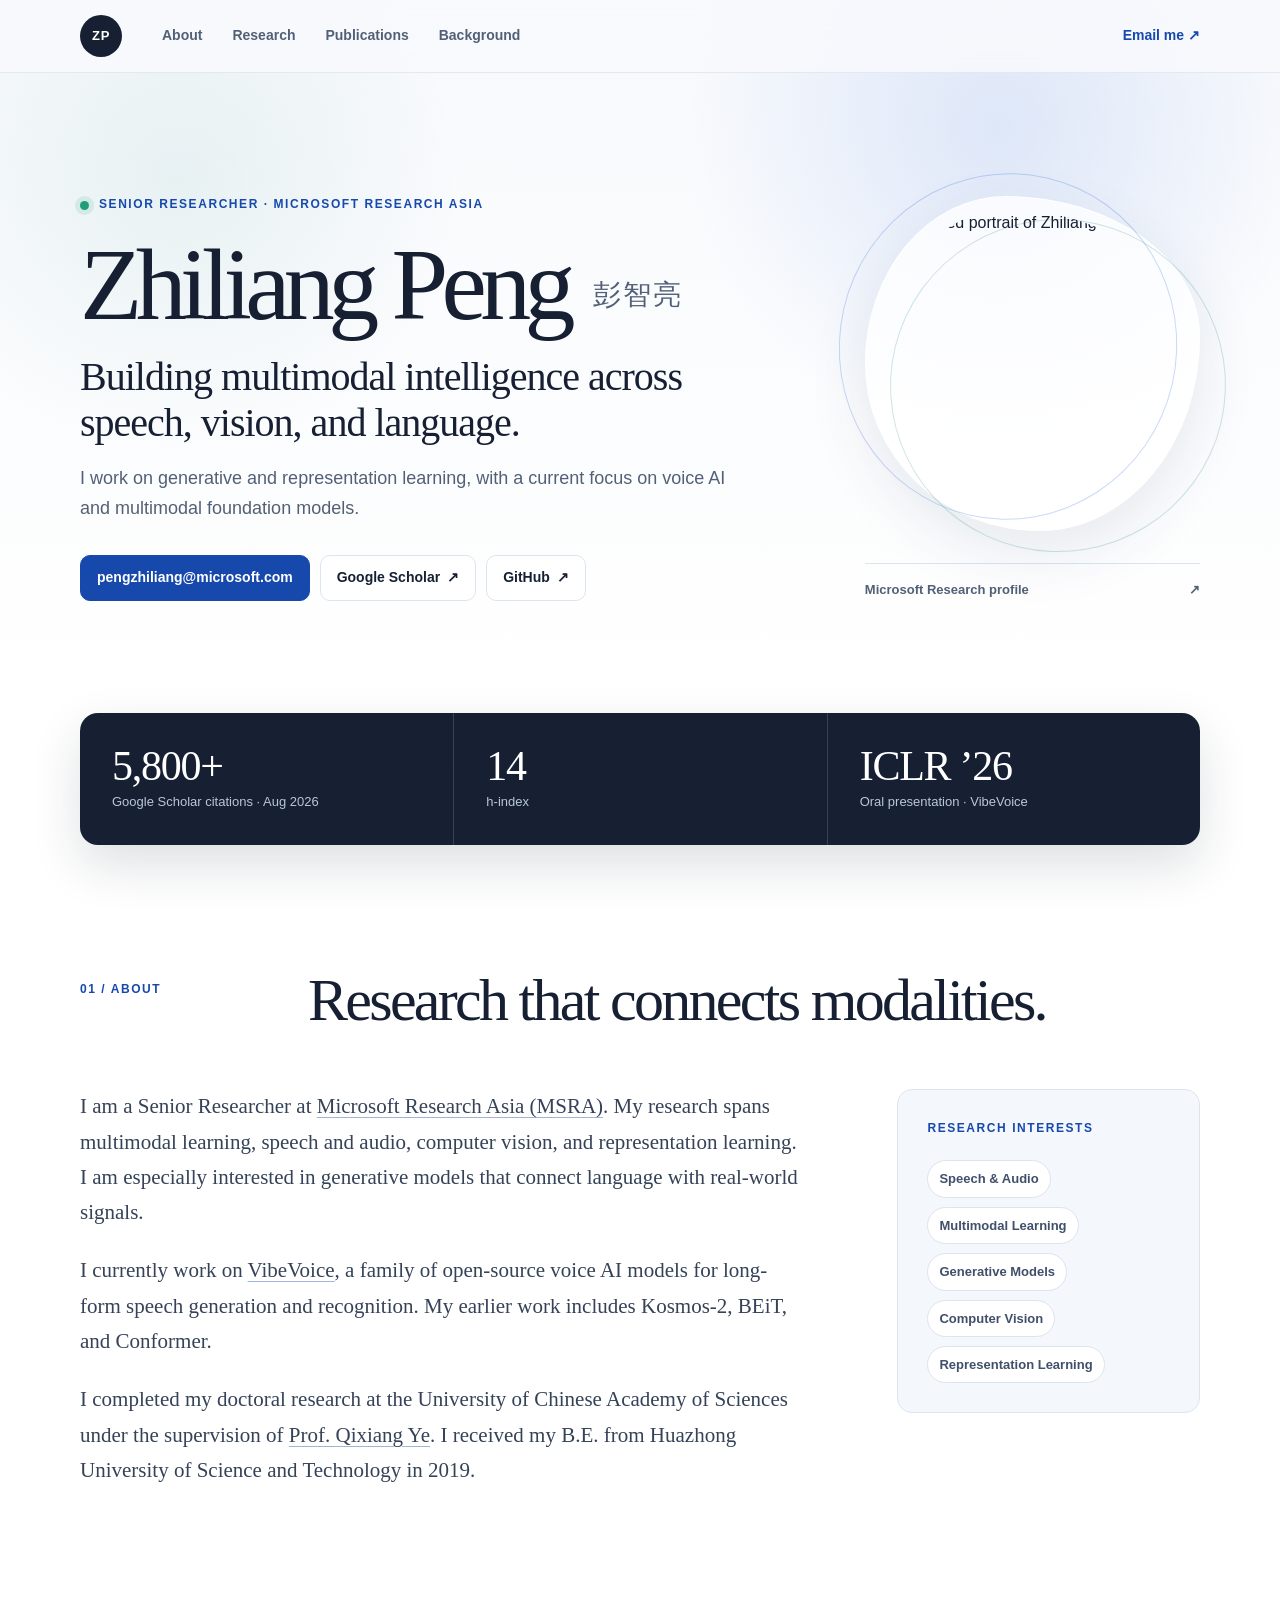
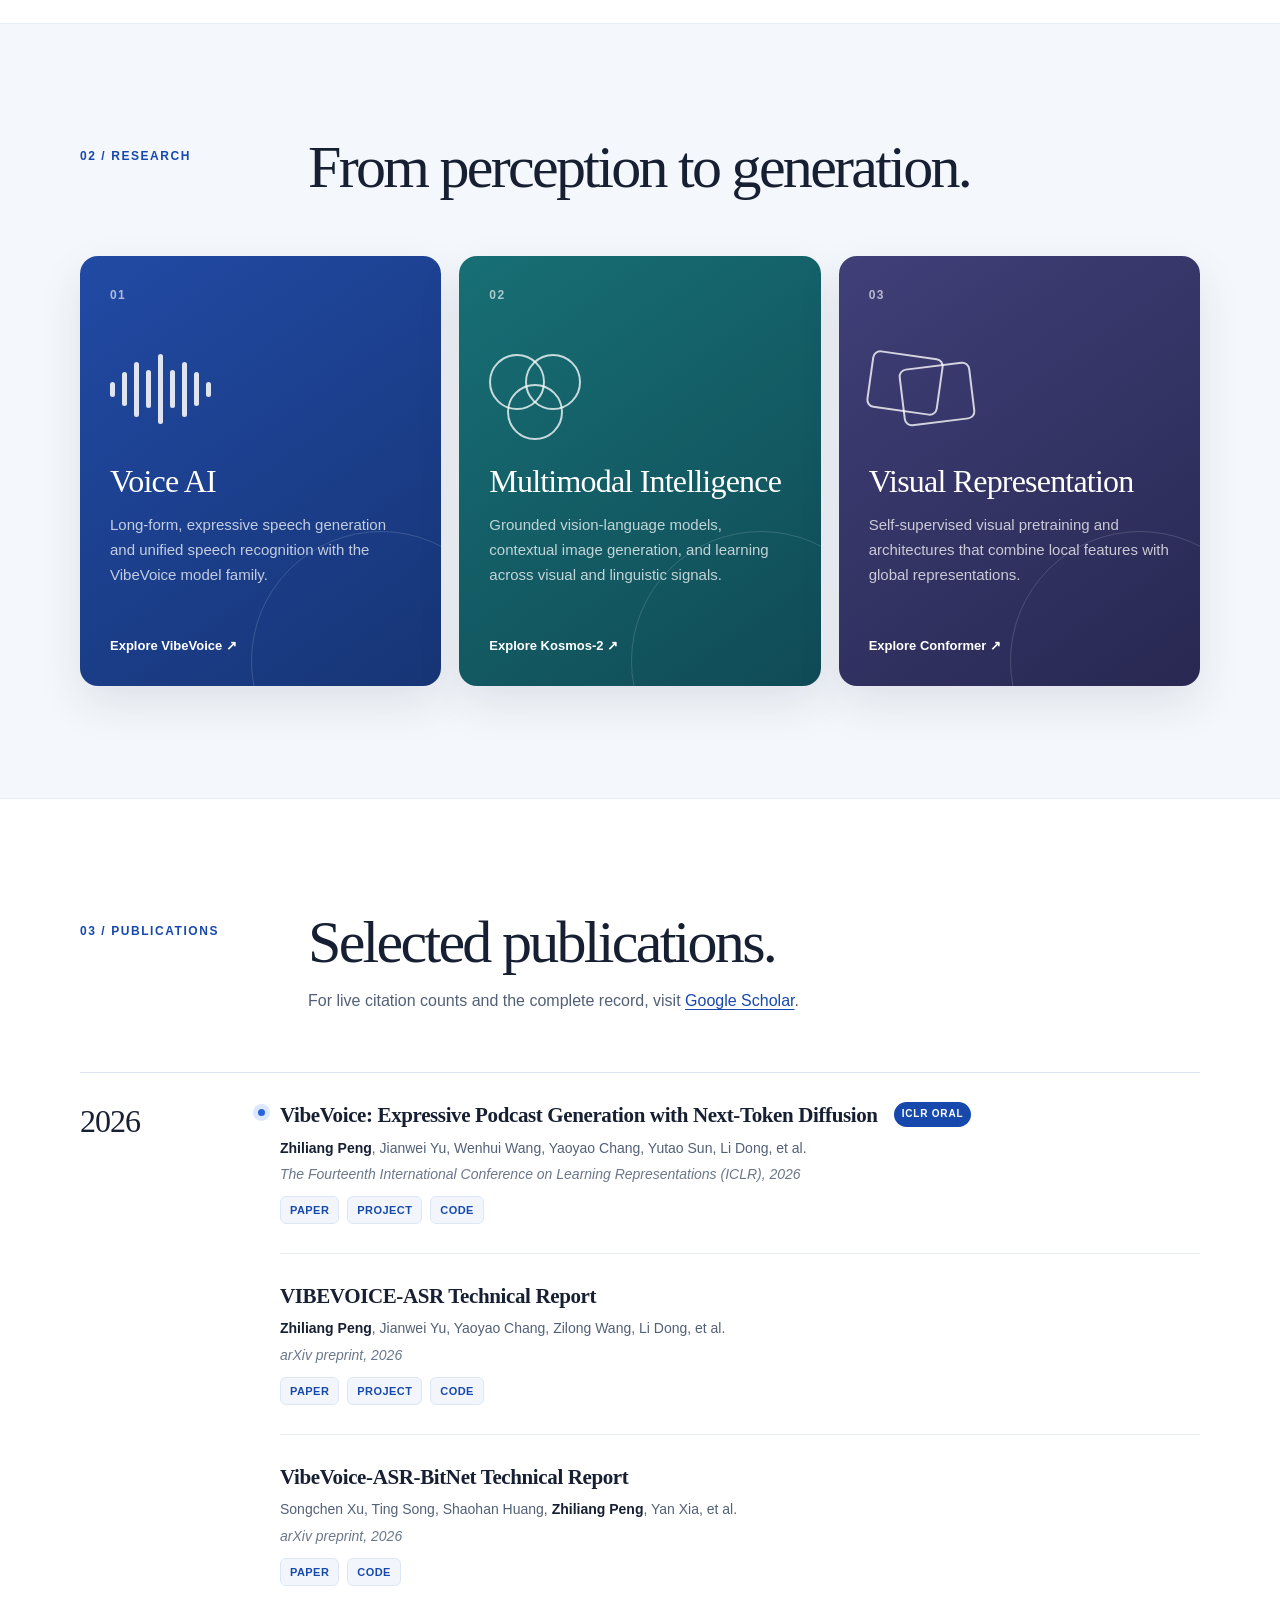
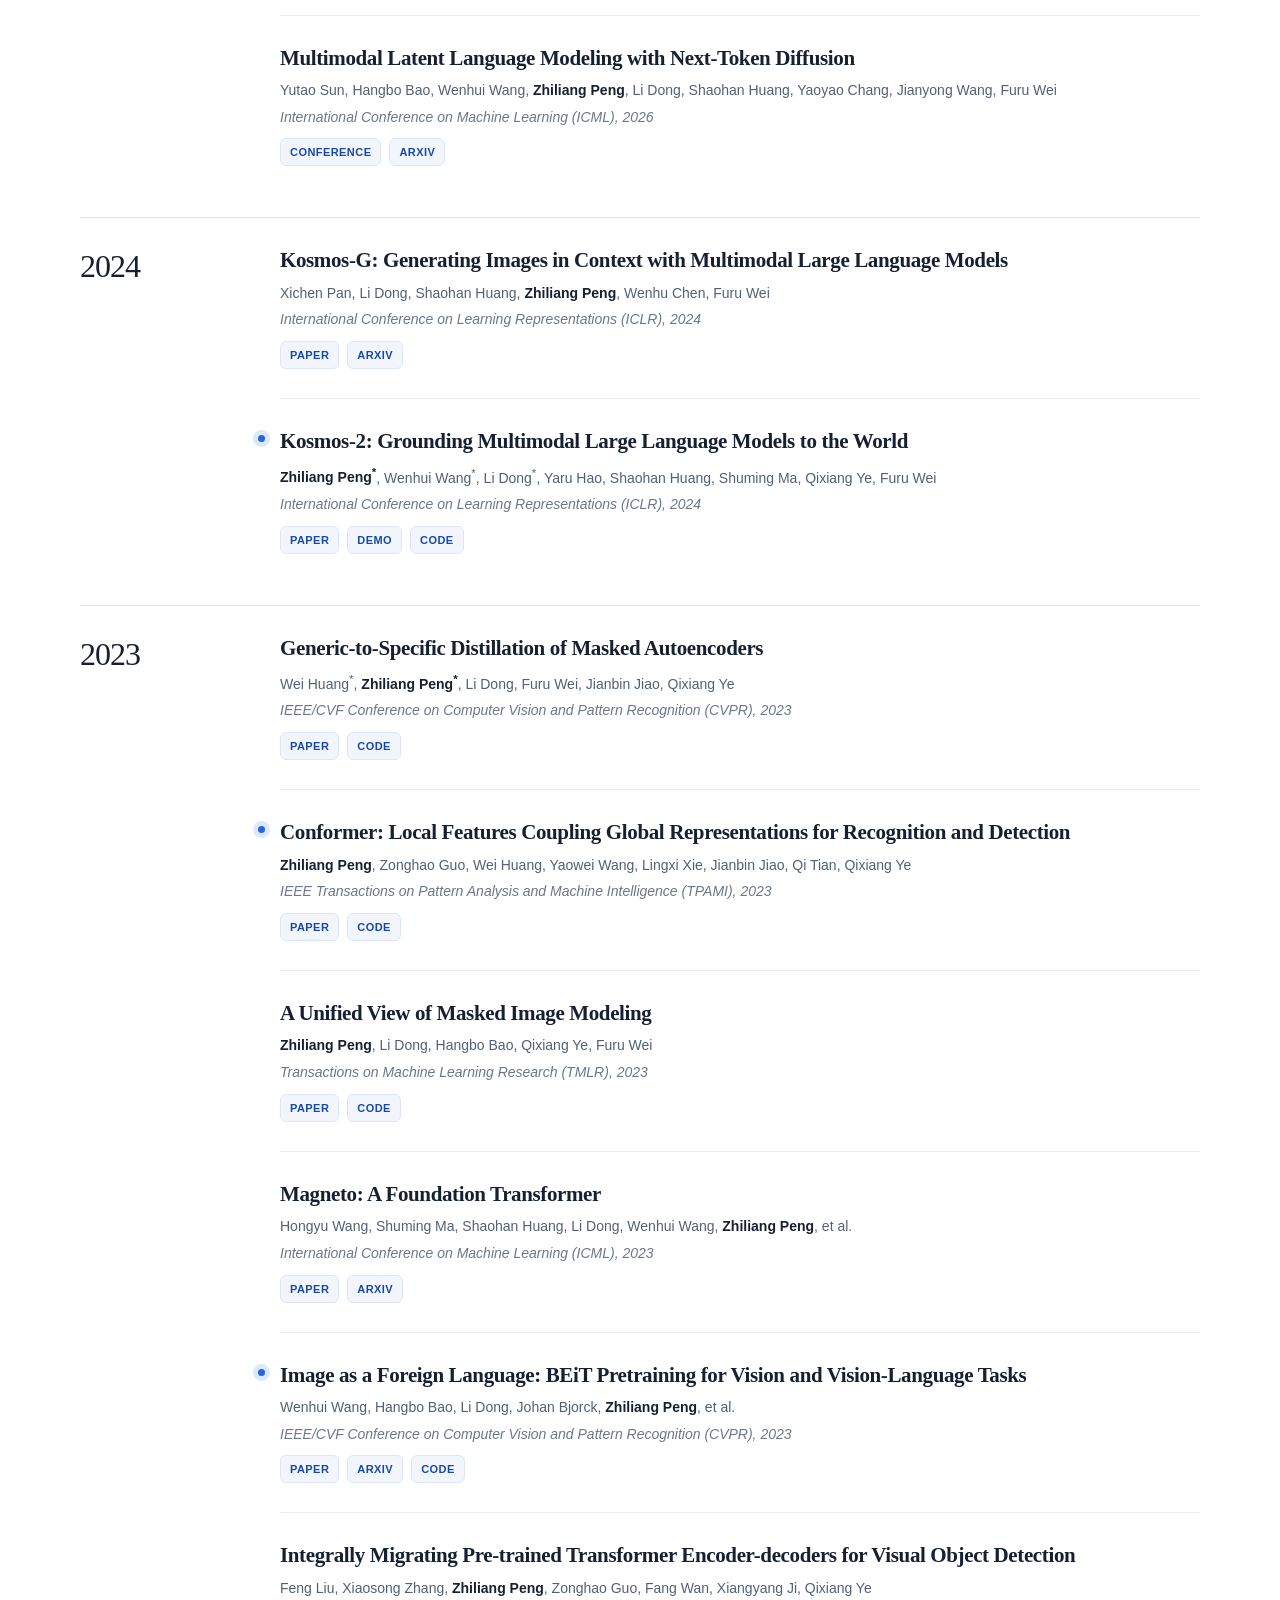
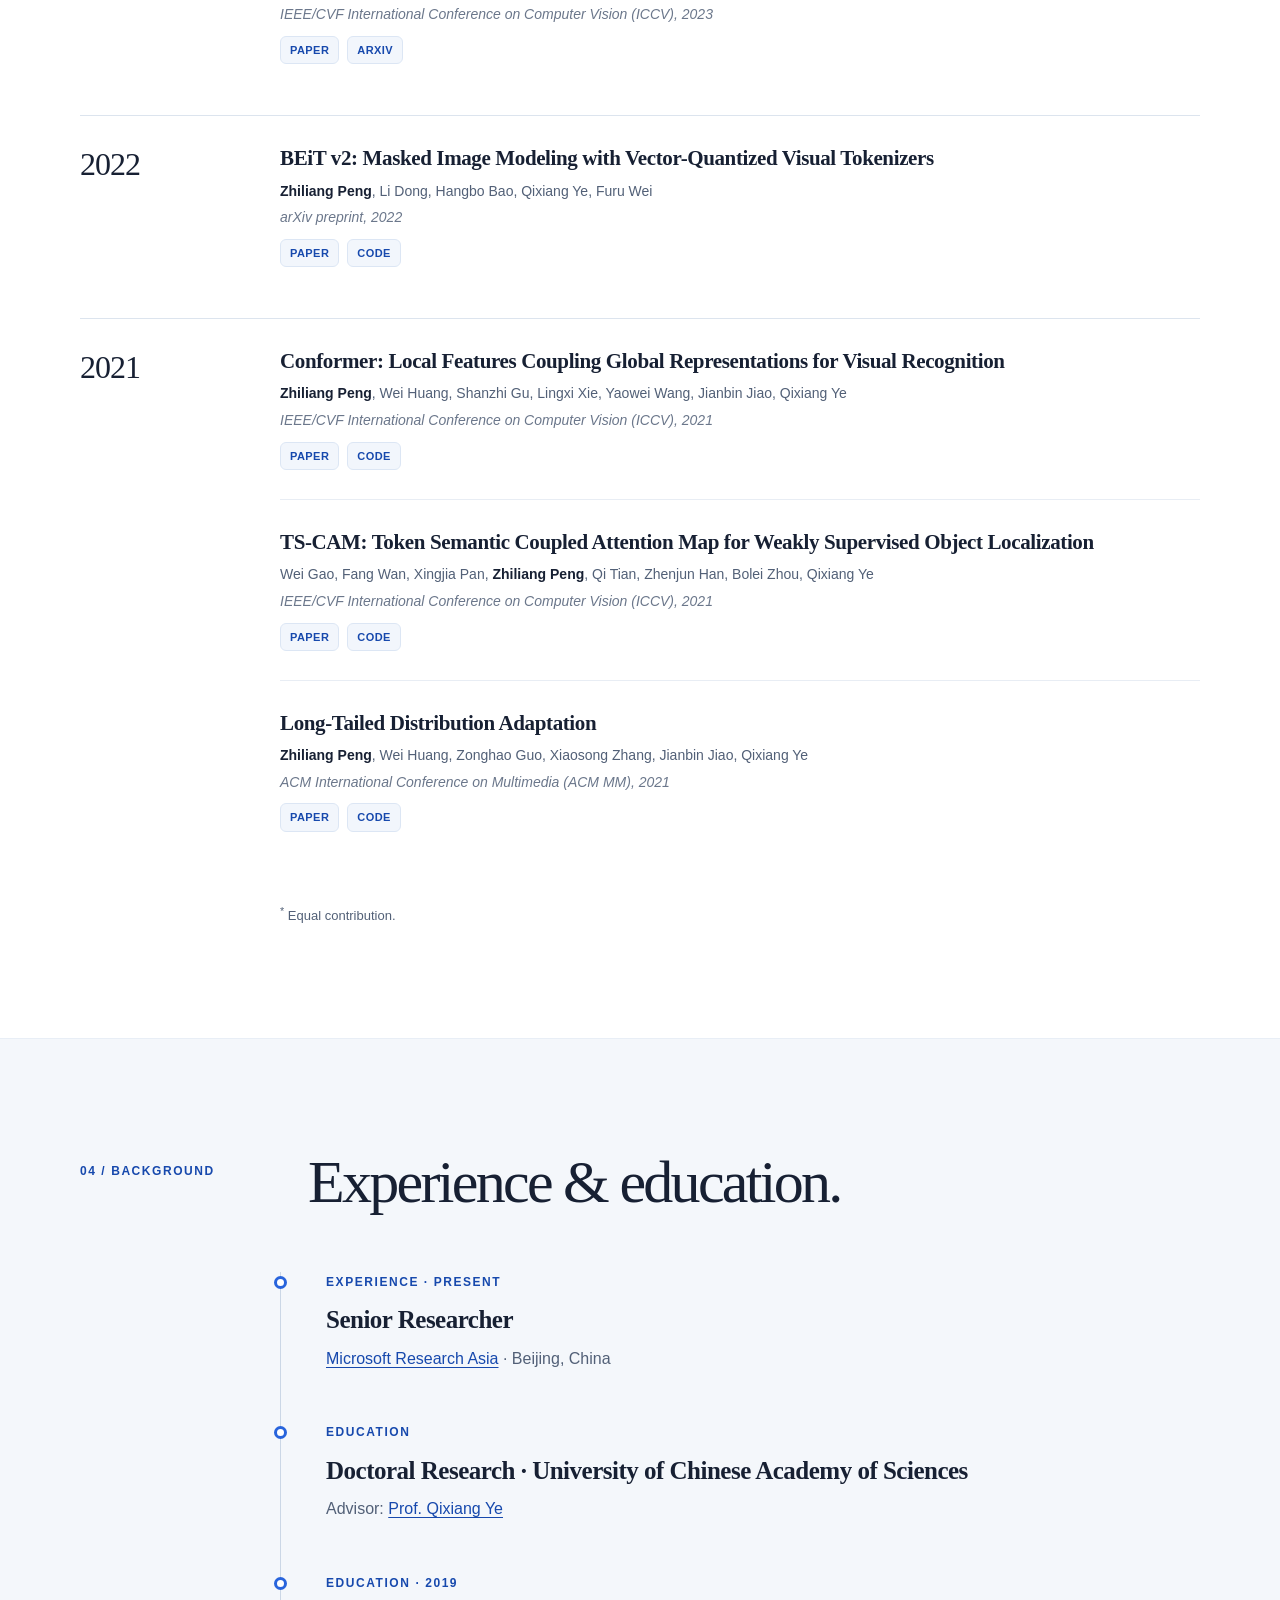
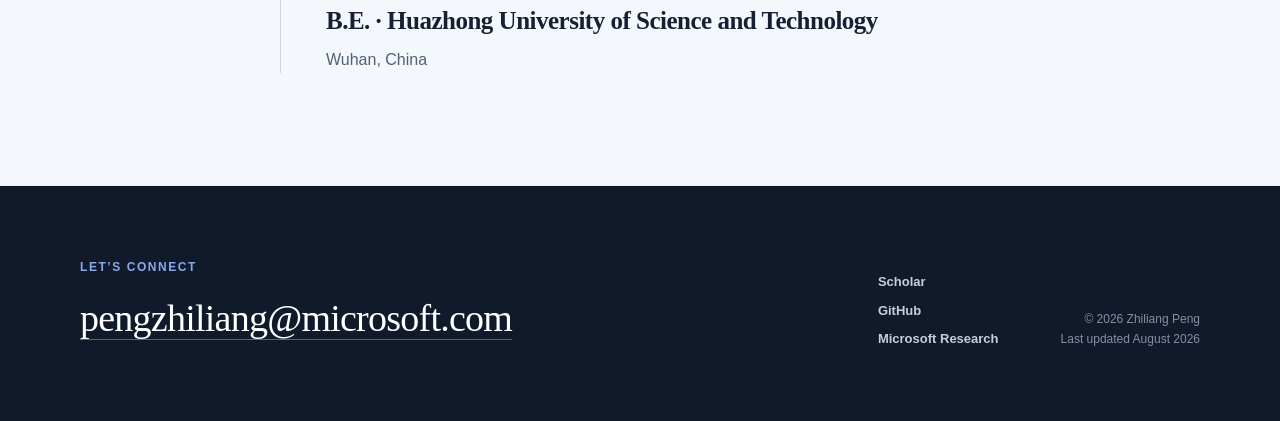
==== ZhiliangPeng.htm @ 9b89ab55 "refresh academic profile" ====
<!doctype html>
<html lang="en">
<head>
  <meta charset="utf-8">
  <meta name="viewport" content="width=device-width, initial-scale=1">
  <meta http-equiv="refresh" content="0; url=./">
  <link rel="canonical" href="https://pengzhiliang.github.io/">
  <link rel="icon" href="files/favicon.svg" type="image/svg+xml">
  <title>Zhiliang Peng</title>
</head>
<body>
  <p>This page has moved to <a href="./">pengzhiliang.github.io</a>.</p>
</body>
</html>
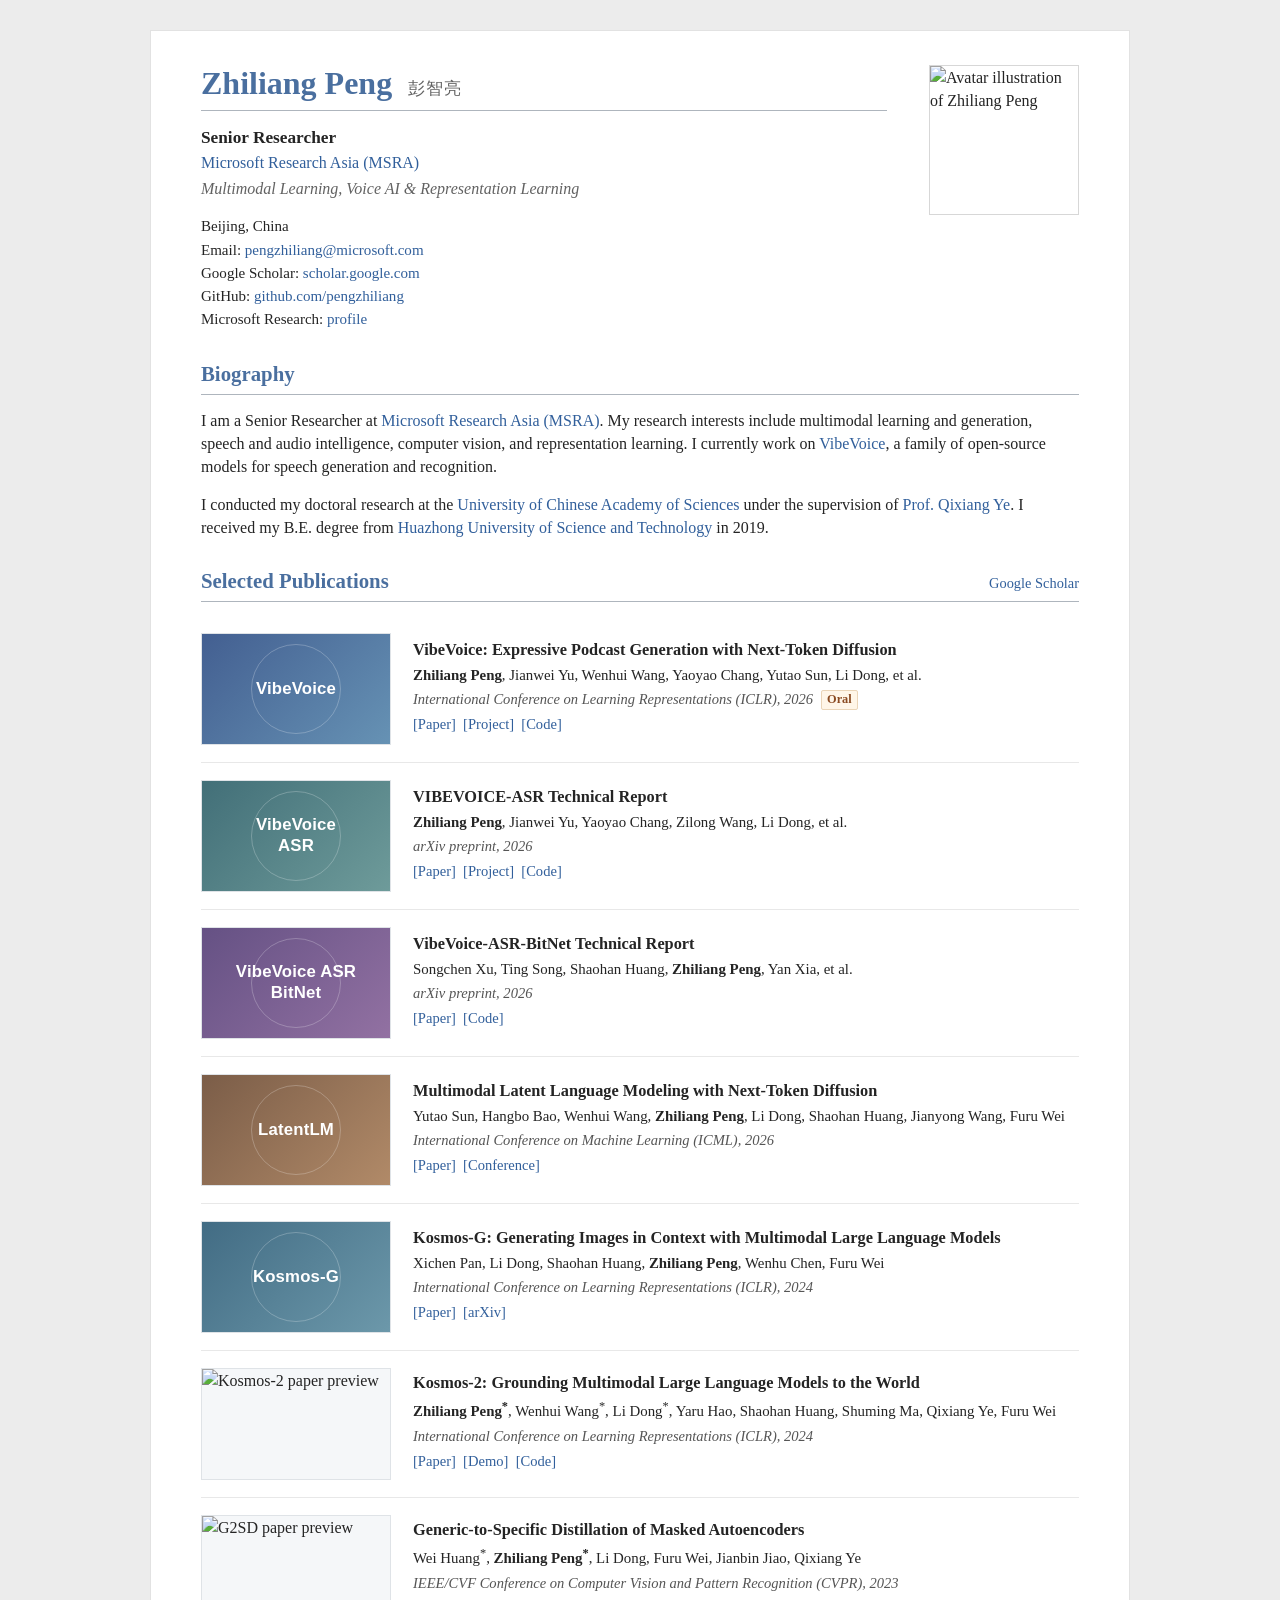
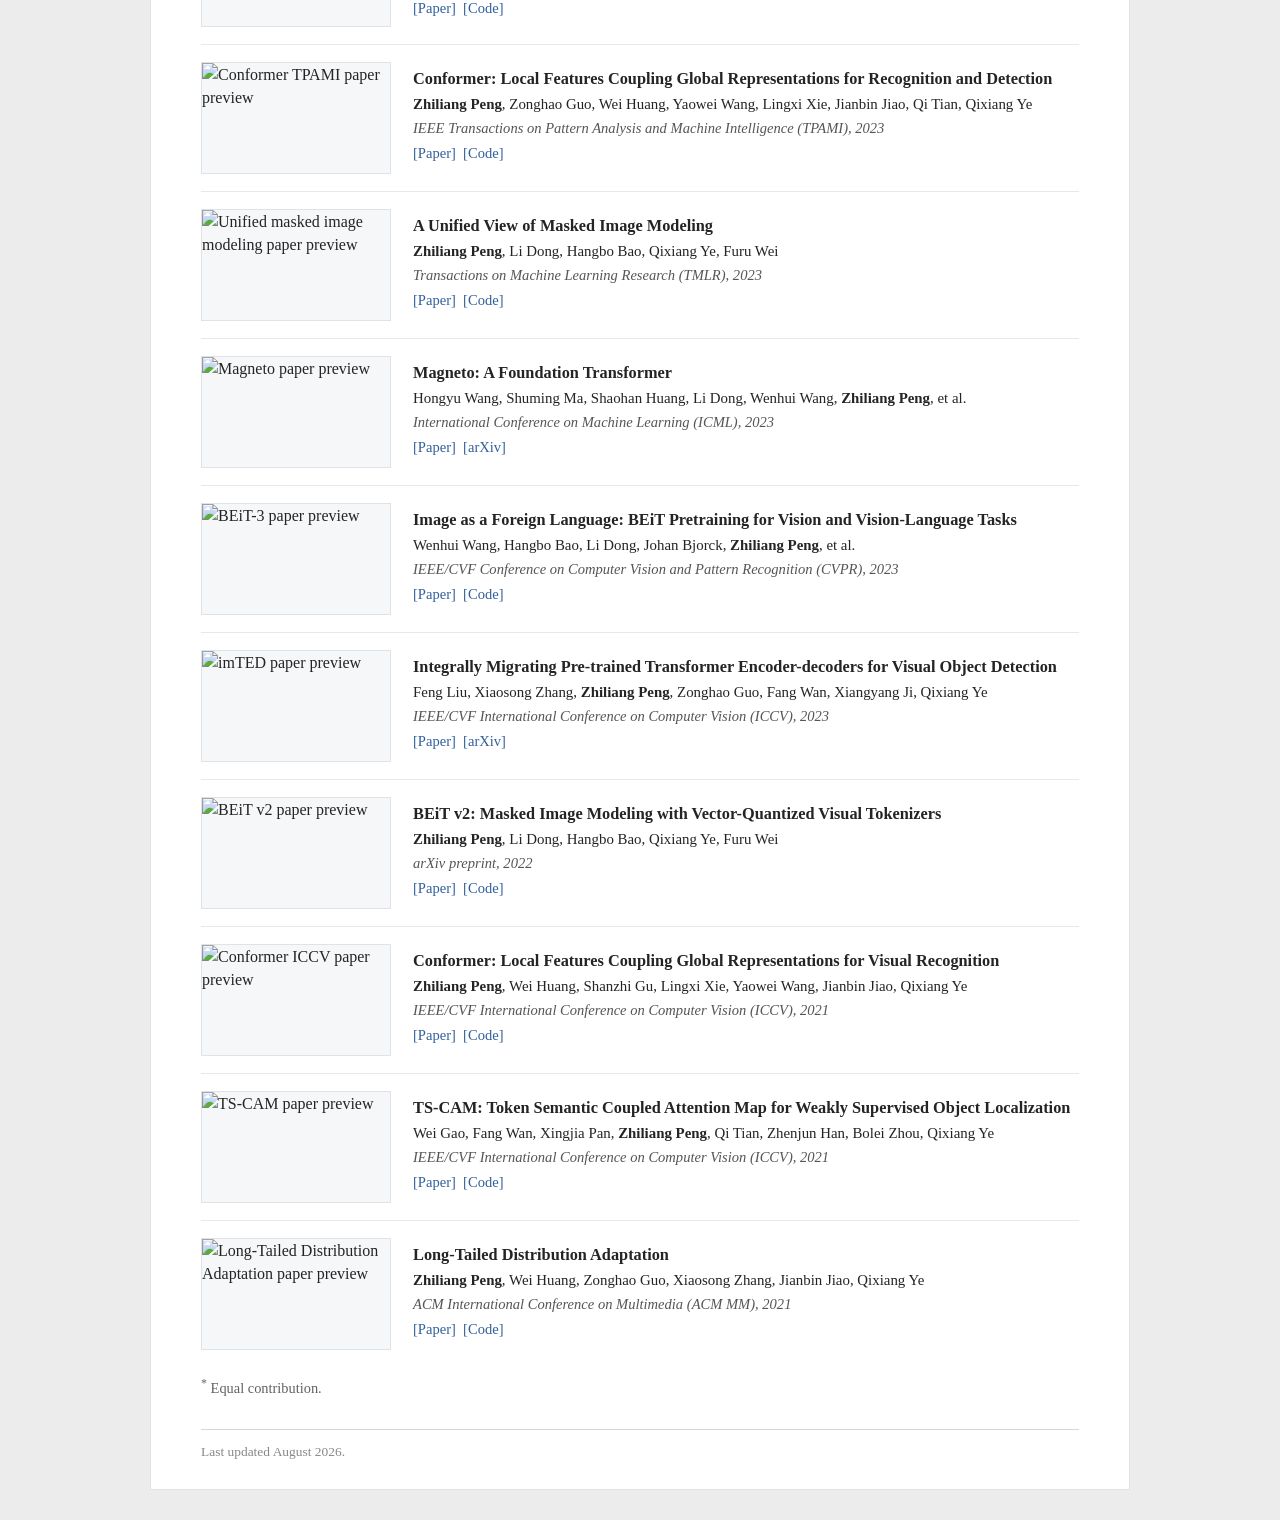
==== commit be72ee1f: "restore academic homepage layout" ====
--- a/ZhiliangPeng.htm
+++ b/ZhiliangPeng.htm
@@ -1,4 +1,4 @@
-<!doctype html>
+<!DOCTYPE html>
 <html lang="en">
 <head>
   <meta charset="utf-8">
